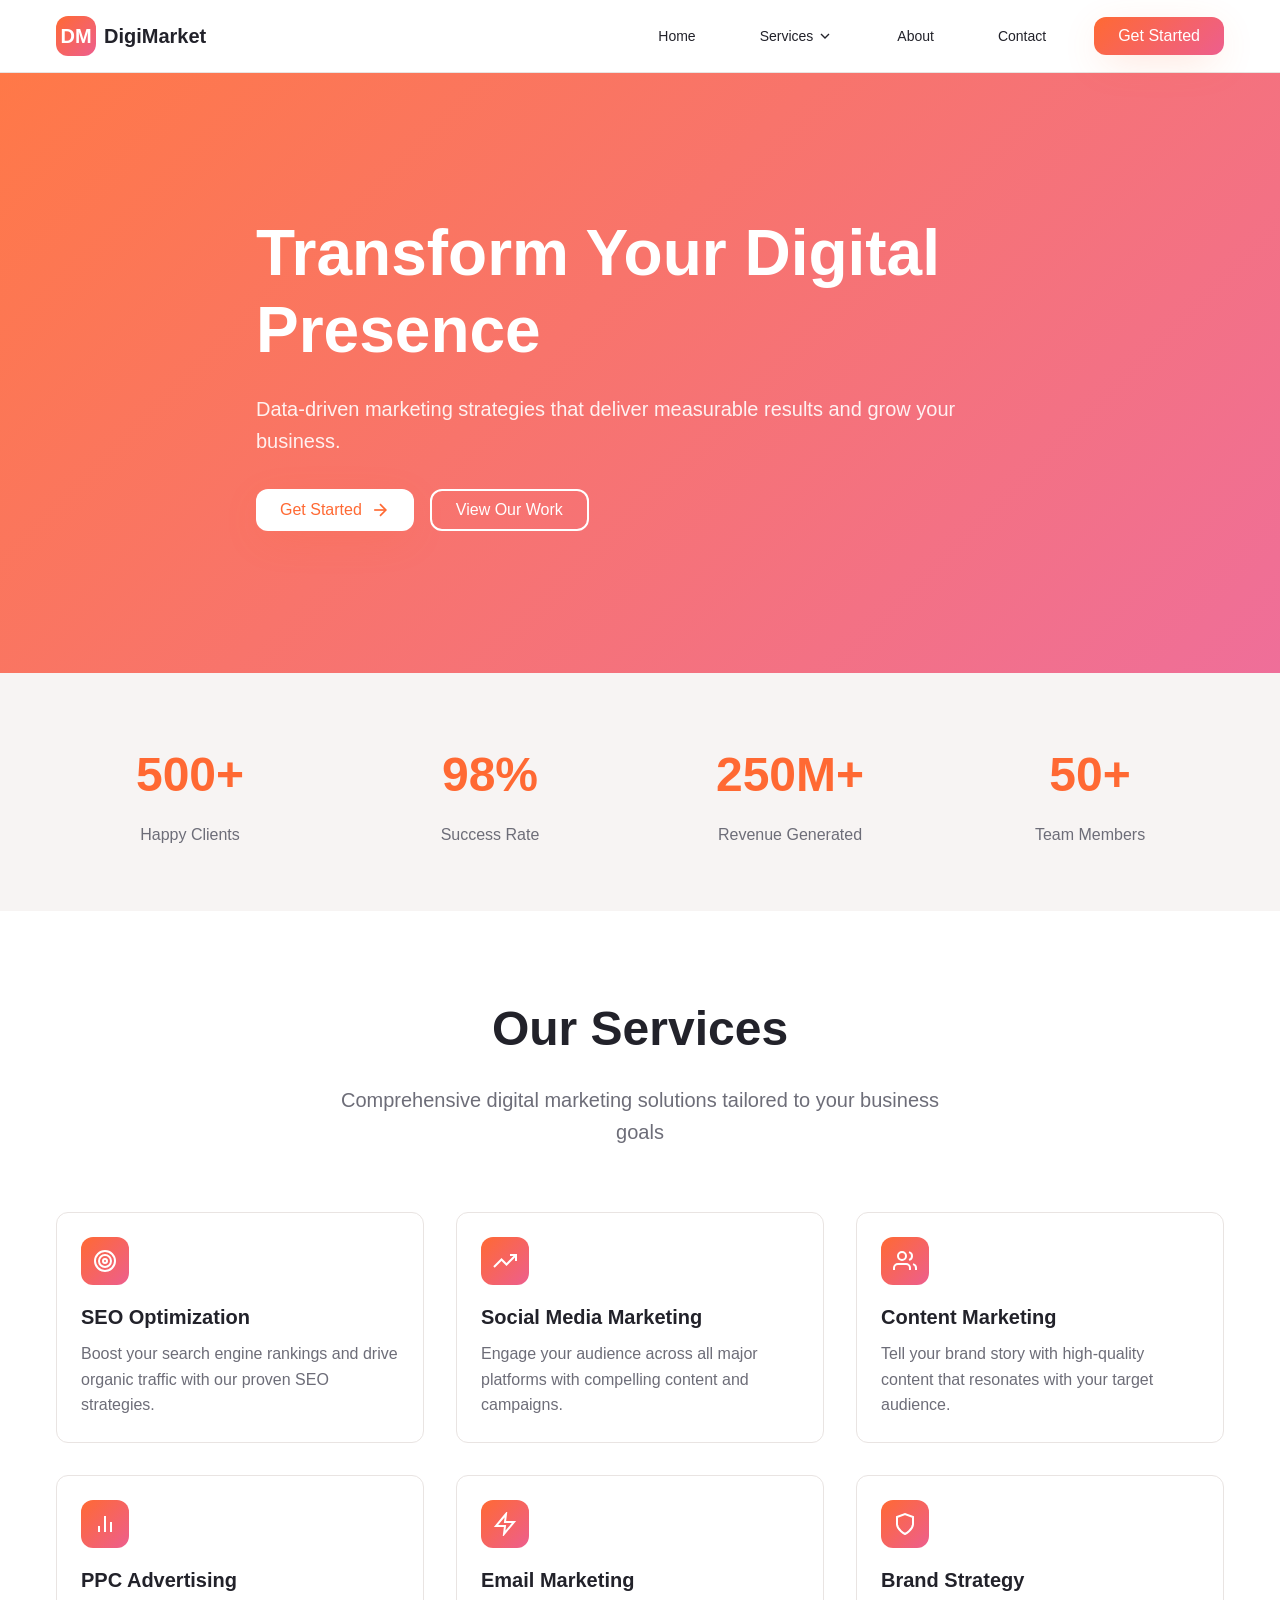
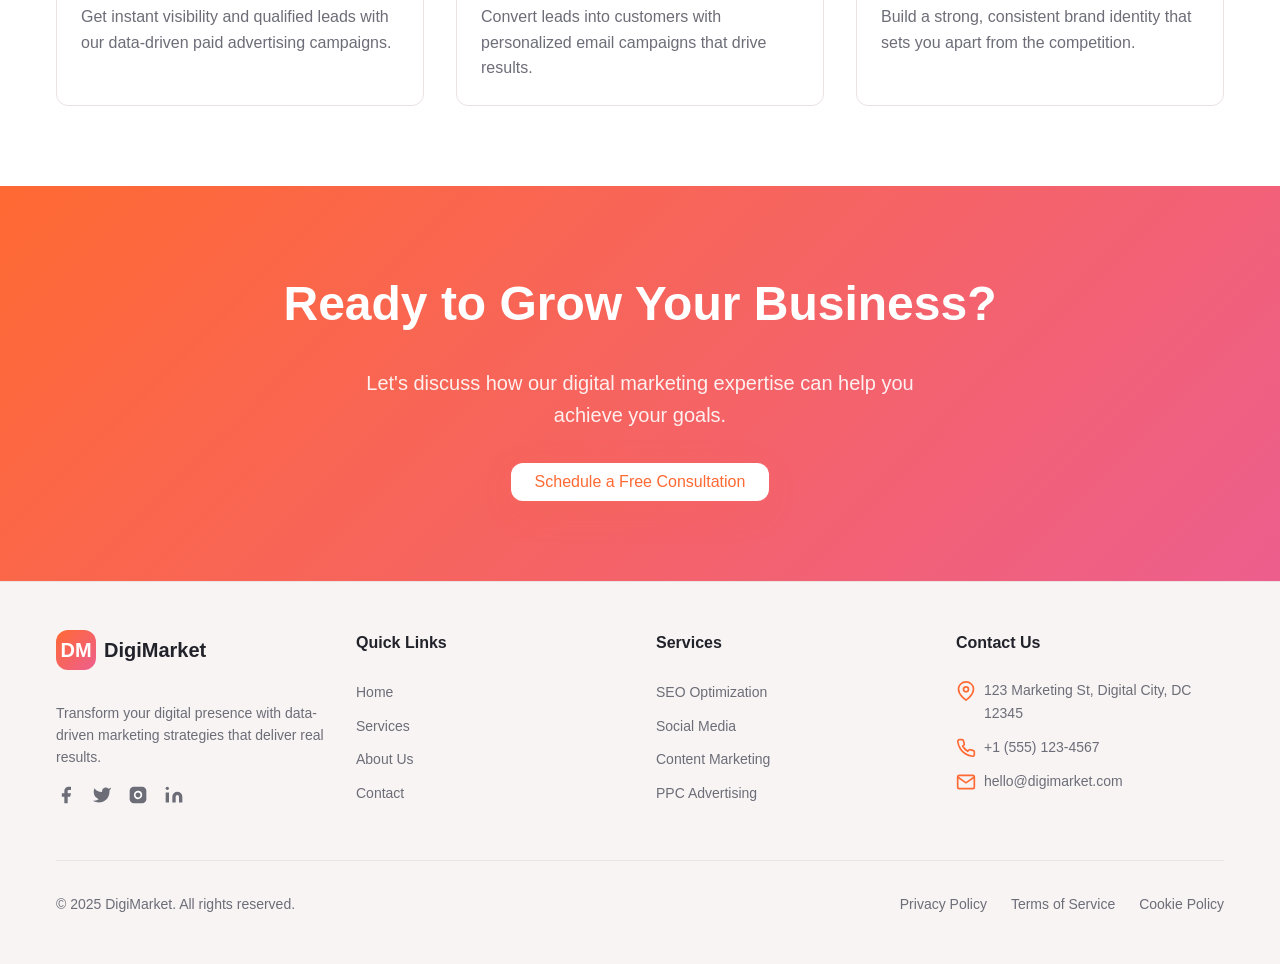
==== index.html @ 8f3a5261 "design update" ====
<!DOCTYPE html>
<html lang="en">
<head>
    <meta charset="UTF-8">
    <meta name="viewport" content="width=device-width, initial-scale=1.0">
    <title>DigiMarket - Digital Marketing Agency</title>
    <meta name="description" content="Transform your digital presence with data-driven marketing strategies. SEO, Social Media, PPC, and Content Marketing services.">
    <link rel="stylesheet" href="style.css">
</head>
<body>
    <!-- Header -->
    <header class="header">
        <nav class="nav-container">
            <div class="nav-content">
                <!-- Logo -->
                <div class="logo">
                    <div class="logo-icon">
                        <span>DM</span>
                    </div>
                    <span class="logo-text">DigiMarket</span>
                </div>

                <!-- Desktop Navigation -->
                <div class="nav-menu desktop-nav">
                    <a href="#home" class="nav-link">Home</a>
                    
                    <div class="dropdown">
                        <button class="nav-link dropdown-toggle">
                            Services
                            <svg class="chevron" width="16" height="16" viewBox="0 0 24 24" fill="none" stroke="currentColor" stroke-width="2">
                                <polyline points="6 9 12 15 18 9"></polyline>
                            </svg>
                        </button>
                        <div class="dropdown-menu">
                            <div class="dropdown-grid">
                                <a href="#services" class="dropdown-item">
                                    <div class="dropdown-title">SEO Optimization</div>
                                    <p class="dropdown-desc">Boost your search rankings</p>
                                </a>
                                <a href="#services" class="dropdown-item">
                                    <div class="dropdown-title">Social Media Marketing</div>
                                    <p class="dropdown-desc">Engage your audience</p>
                                </a>
                                <a href="#services" class="dropdown-item">
                                    <div class="dropdown-title">Content Marketing</div>
                                    <p class="dropdown-desc">Tell your brand story</p>
                                </a>
                                <a href="#services" class="dropdown-item">
                                    <div class="dropdown-title">PPC Advertising</div>
                                    <p class="dropdown-desc">Drive targeted traffic</p>
                                </a>
                            </div>
                        </div>
                    </div>

                    <a href="#about" class="nav-link">About</a>
                    <a href="#contact" class="nav-link">Contact</a>
                    
                    <button class="btn btn-primary">Get Started</button>
                </div>

                <!-- Mobile Menu Button -->
                <button class="mobile-menu-btn" id="mobileMenuBtn">
                    <svg class="menu-icon" width="24" height="24" viewBox="0 0 24 24" fill="none" stroke="currentColor" stroke-width="2">
                        <line x1="3" y1="12" x2="21" y2="12"></line>
                        <line x1="3" y1="6" x2="21" y2="6"></line>
                        <line x1="3" y1="18" x2="21" y2="18"></line>
                    </svg>
                    <svg class="close-icon" width="24" height="24" viewBox="0 0 24 24" fill="none" stroke="currentColor" stroke-width="2">
                        <line x1="18" y1="6" x2="6" y2="18"></line>
                        <line x1="6" y1="6" x2="18" y2="18"></line>
                    </svg>
                </button>
            </div>

            <!-- Mobile Menu -->
            <div class="mobile-menu" id="mobileMenu">
                <a href="#home" class="mobile-nav-link">Home</a>
                <div class="mobile-dropdown">
                    <div class="mobile-dropdown-title">Services</div>
                    <div class="mobile-dropdown-content">
                        <a href="#services" class="mobile-dropdown-link">SEO Optimization</a>
                        <a href="#services" class="mobile-dropdown-link">Social Media Marketing</a>
                        <a href="#services" class="mobile-dropdown-link">Content Marketing</a>
                        <a href="#services" class="mobile-dropdown-link">PPC Advertising</a>
                    </div>
                </div>
                <a href="#about" class="mobile-nav-link">About</a>
                <a href="#contact" class="mobile-nav-link">Contact</a>
                <button class="btn btn-primary mobile-btn">Get Started</button>
            </div>
        </nav>
    </header>

    <main>
        <!-- Hero Section -->
        <section id="home" class="hero">
            <div class="hero-overlay"></div>
            <div class="hero-image"></div>
            <div class="hero-content">
                <h1 class="hero-title">Transform Your Digital Presence</h1>
                <p class="hero-subtitle">Data-driven marketing strategies that deliver measurable results and grow your business.</p>
                <div class="hero-buttons">
                    <button class="btn btn-hero">
                        Get Started
                        <svg width="20" height="20" viewBox="0 0 24 24" fill="none" stroke="currentColor" stroke-width="2">
                            <line x1="5" y1="12" x2="19" y2="12"></line>
                            <polyline points="12 5 19 12 12 19"></polyline>
                        </svg>
                    </button>
                    <button class="btn btn-outline">View Our Work</button>
                </div>
            </div>
        </section>

        <!-- Stats Section -->
        <section class="stats">
            <div class="container">
                <div class="stats-grid">
                    <div class="stat-item">
                        <div class="stat-value">500+</div>
                        <div class="stat-label">Happy Clients</div>
                    </div>
                    <div class="stat-item">
                        <div class="stat-value">98%</div>
                        <div class="stat-label">Success Rate</div>
                    </div>
                    <div class="stat-item">
                        <div class="stat-value">250M+</div>
                        <div class="stat-label">Revenue Generated</div>
                    </div>
                    <div class="stat-item">
                        <div class="stat-value">50+</div>
                        <div class="stat-label">Team Members</div>
                    </div>
                </div>
            </div>
        </section>

        <!-- Services Section -->
        <section id="services" class="services">
            <div class="container">
                <div class="section-header">
                    <h2 class="section-title">Our Services</h2>
                    <p class="section-subtitle">Comprehensive digital marketing solutions tailored to your business goals</p>
                </div>
                <div class="services-grid">
                    <div class="service-card">
                        <div class="service-icon">
                            <svg width="24" height="24" viewBox="0 0 24 24" fill="none" stroke="currentColor" stroke-width="2">
                                <circle cx="12" cy="12" r="10"></circle>
                                <circle cx="12" cy="12" r="6"></circle>
                                <circle cx="12" cy="12" r="2"></circle>
                            </svg>
                        </div>
                        <h3 class="service-title">SEO Optimization</h3>
                        <p class="service-desc">Boost your search engine rankings and drive organic traffic with our proven SEO strategies.</p>
                    </div>
                    
                    <div class="service-card">
                        <div class="service-icon">
                            <svg width="24" height="24" viewBox="0 0 24 24" fill="none" stroke="currentColor" stroke-width="2">
                                <polyline points="23 6 13.5 15.5 8.5 10.5 1 18"></polyline>
                                <polyline points="17 6 23 6 23 12"></polyline>
                            </svg>
                        </div>
                        <h3 class="service-title">Social Media Marketing</h3>
                        <p class="service-desc">Engage your audience across all major platforms with compelling content and campaigns.</p>
                    </div>

                    <div class="service-card">
                        <div class="service-icon">
                            <svg width="24" height="24" viewBox="0 0 24 24" fill="none" stroke="currentColor" stroke-width="2">
                                <path d="M17 21v-2a4 4 0 0 0-4-4H5a4 4 0 0 0-4 4v2"></path>
                                <circle cx="9" cy="7" r="4"></circle>
                                <path d="M23 21v-2a4 4 0 0 0-3-3.87"></path>
                                <path d="M16 3.13a4 4 0 0 1 0 7.75"></path>
                            </svg>
                        </div>
                        <h3 class="service-title">Content Marketing</h3>
                        <p class="service-desc">Tell your brand story with high-quality content that resonates with your target audience.</p>
                    </div>

                    <div class="service-card">
                        <div class="service-icon">
                            <svg width="24" height="24" viewBox="0 0 24 24" fill="none" stroke="currentColor" stroke-width="2">
                                <line x1="18" y1="20" x2="18" y2="10"></line>
                                <line x1="12" y1="20" x2="12" y2="4"></line>
                                <line x1="6" y1="20" x2="6" y2="14"></line>
                            </svg>
                        </div>
                        <h3 class="service-title">PPC Advertising</h3>
                        <p class="service-desc">Get instant visibility and qualified leads with our data-driven paid advertising campaigns.</p>
                    </div>

                    <div class="service-card">
                        <div class="service-icon">
                            <svg width="24" height="24" viewBox="0 0 24 24" fill="none" stroke="currentColor" stroke-width="2">
                                <polygon points="13 2 3 14 12 14 11 22 21 10 12 10 13 2"></polygon>
                            </svg>
                        </div>
                        <h3 class="service-title">Email Marketing</h3>
                        <p class="service-desc">Convert leads into customers with personalized email campaigns that drive results.</p>
                    </div>

                    <div class="service-card">
                        <div class="service-icon">
                            <svg width="24" height="24" viewBox="0 0 24 24" fill="none" stroke="currentColor" stroke-width="2">
                                <path d="M12 22s8-4 8-10V5l-8-3-8 3v7c0 6 8 10 8 10z"></path>
                            </svg>
                        </div>
                        <h3 class="service-title">Brand Strategy</h3>
                        <p class="service-desc">Build a strong, consistent brand identity that sets you apart from the competition.</p>
                    </div>
                </div>
            </div>
        </section>

        <!-- CTA Section -->
        <section id="contact" class="cta">
            <div class="container cta-content">
                <h2 class="cta-title">Ready to Grow Your Business?</h2>
                <p class="cta-subtitle">Let's discuss how our digital marketing expertise can help you achieve your goals.</p>
                <button class="btn btn-hero">Schedule a Free Consultation</button>
            </div>
        </section>
    </main>

    <!-- Footer -->
    <footer class="footer">
        <div class="container">
            <div class="footer-grid">
                <!-- Company Info -->
                <div class="footer-col">
                    <div class="logo footer-logo">
                        <div class="logo-icon">
                            <span>DM</span>
                        </div>
                        <span class="logo-text">DigiMarket</span>
                    </div>
                    <p class="footer-desc">Transform your digital presence with data-driven marketing strategies that deliver real results.</p>
                    <div class="social-links">
                        <a href="#" class="social-link">
                            <svg width="20" height="20" viewBox="0 0 24 24" fill="currentColor">
                                <path d="M18 2h-3a5 5 0 0 0-5 5v3H7v4h3v8h4v-8h3l1-4h-4V7a1 1 0 0 1 1-1h3z"></path>
                            </svg>
                        </a>
                        <a href="#" class="social-link">
                            <svg width="20" height="20" viewBox="0 0 24 24" fill="currentColor">
                                <path d="M23 3a10.9 10.9 0 0 1-3.14 1.53 4.48 4.48 0 0 0-7.86 3v1A10.66 10.66 0 0 1 3 4s-4 9 5 13a11.64 11.64 0 0 1-7 2c9 5 20 0 20-11.5a4.5 4.5 0 0 0-.08-.83A7.72 7.72 0 0 0 23 3z"></path>
                            </svg>
                        </a>
                        <a href="#" class="social-link">
                            <svg width="20" height="20" viewBox="0 0 24 24" fill="currentColor">
                                <rect x="2" y="2" width="20" height="20" rx="5" ry="5"></rect>
                                <path d="M16 11.37A4 4 0 1 1 12.63 8 4 4 0 0 1 16 11.37z" stroke="white" stroke-width="2"></path>
                                <line x1="17.5" y1="6.5" x2="17.51" y2="6.5" stroke="white" stroke-width="2"></line>
                            </svg>
                        </a>
                        <a href="#" class="social-link">
                            <svg width="20" height="20" viewBox="0 0 24 24" fill="currentColor">
                                <path d="M16 8a6 6 0 0 1 6 6v7h-4v-7a2 2 0 0 0-2-2 2 2 0 0 0-2 2v7h-4v-7a6 6 0 0 1 6-6z"></path>
                                <rect x="2" y="9" width="4" height="12"></rect>
                                <circle cx="4" cy="4" r="2"></circle>
                            </svg>
                        </a>
                    </div>
                </div>

                <!-- Quick Links -->
                <div class="footer-col">
                    <h3 class="footer-heading">Quick Links</h3>
                    <ul class="footer-links">
                        <li><a href="#home">Home</a></li>
                        <li><a href="#services">Services</a></li>
                        <li><a href="#about">About Us</a></li>
                        <li><a href="#contact">Contact</a></li>
                    </ul>
                </div>

                <!-- Services -->
                <div class="footer-col">
                    <h3 class="footer-heading">Services</h3>
                    <ul class="footer-links">
                        <li><a href="#">SEO Optimization</a></li>
                        <li><a href="#">Social Media</a></li>
                        <li><a href="#">Content Marketing</a></li>
                        <li><a href="#">PPC Advertising</a></li>
                    </ul>
                </div>

                <!-- Contact Info -->
                <div class="footer-col">
                    <h3 class="footer-heading">Contact Us</h3>
                    <ul class="footer-contact">
                        <li>
                            <svg width="20" height="20" viewBox="0 0 24 24" fill="none" stroke="currentColor" stroke-width="2">
                                <path d="M21 10c0 7-9 13-9 13s-9-6-9-13a9 9 0 0 1 18 0z"></path>
                                <circle cx="12" cy="10" r="3"></circle>
                            </svg>
                            <span>123 Marketing St, Digital City, DC 12345</span>
                        </li>
                        <li>
                            <svg width="20" height="20" viewBox="0 0 24 24" fill="none" stroke="currentColor" stroke-width="2">
                                <path d="M22 16.92v3a2 2 0 0 1-2.18 2 19.79 19.79 0 0 1-8.63-3.07 19.5 19.5 0 0 1-6-6 19.79 19.79 0 0 1-3.07-8.67A2 2 0 0 1 4.11 2h3a2 2 0 0 1 2 1.72 12.84 12.84 0 0 0 .7 2.81 2 2 0 0 1-.45 2.11L8.09 9.91a16 16 0 0 0 6 6l1.27-1.27a2 2 0 0 1 2.11-.45 12.84 12.84 0 0 0 2.81.7A2 2 0 0 1 22 16.92z"></path>
                            </svg>
                            <span>+1 (555) 123-4567</span>
                        </li>
                        <li>
                            <svg width="20" height="20" viewBox="0 0 24 24" fill="none" stroke="currentColor" stroke-width="2">
                                <path d="M4 4h16c1.1 0 2 .9 2 2v12c0 1.1-.9 2-2 2H4c-1.1 0-2-.9-2-2V6c0-1.1.9-2 2-2z"></path>
                                <polyline points="22,6 12,13 2,6"></polyline>
                            </svg>
                            <span>hello@digimarket.com</span>
                        </li>
                    </ul>
                </div>
            </div>

            <div class="footer-bottom">
                <p class="footer-copyright">© 2025 DigiMarket. All rights reserved.</p>
                <div class="footer-legal">
                    <a href="#">Privacy Policy</a>
                    <a href="#">Terms of Service</a>
                    <a href="#">Cookie Policy</a>
                </div>
            </div>
        </div>
    </footer>

    <script src="script.js"></script>
</body>
</html>
---- style.css ----
/* CSS Variables - Design System */
:root {
    --background: #ffffff;
    --foreground: hsl(240, 10%, 15%);
    --primary: hsl(16, 100%, 60%);
    --primary-foreground: #ffffff;
    --primary-glow: hsl(16, 100%, 70%);
    --secondary: hsl(265, 60%, 50%);
    --accent: hsl(340, 80%, 65%);
    --muted: hsl(20, 20%, 96%);
    --muted-foreground: hsl(240, 5%, 45%);
    --border: hsl(20, 15%, 90%);
    --radius: 0.75rem;
    --shadow-glow: 0 10px 40px -10px rgba(255, 107, 53, 0.3);
    --shadow-card: 0 4px 20px -2px rgba(38, 38, 51, 0.08);
}

/* Reset */
* {
    margin: 0;
    padding: 0;
    box-sizing: border-box;
}

body {
    font-family: -apple-system, BlinkMacSystemFont, 'Segoe UI', Roboto, 'Helvetica Neue', Arial, sans-serif;
    background-color: var(--background);
    color: var(--foreground);
    line-height: 1.6;
}

.container {
    max-width: 1200px;
    margin: 0 auto;
    padding: 0 1rem;
}

/* Header */
.header {
    position: sticky;
    top: 0;
    z-index: 50;
    width: 100%;
    background-color: rgba(255, 255, 255, 0.95);
    backdrop-filter: blur(10px);
    border-bottom: 1px solid var(--border);
}

.nav-container {
    max-width: 1200px;
    margin: 0 auto;
    padding: 1rem;
}

.nav-content {
    display: flex;
    align-items: center;
    justify-content: space-between;
}

/* Logo */
.logo {
    display: flex;
    align-items: center;
    gap: 0.5rem;
}

.logo-icon {
    display: flex;
    align-items: center;
    justify-content: center;
    width: 40px;
    height: 40px;
    background: linear-gradient(135deg, var(--primary), var(--accent));
    border-radius: var(--radius);
}

.logo-icon span {
    font-size: 1.25rem;
    font-weight: 700;
    color: var(--primary-foreground);
}

.logo-text {
    font-size: 1.25rem;
    font-weight: 700;
    color: var(--foreground);
}

/* Navigation */
.nav-menu {
    display: none;
    align-items: center;
    gap: 2rem;
}

.nav-link {
    padding: 0.5rem 1rem;
    font-size: 0.875rem;
    font-weight: 500;
    color: var(--foreground);
    text-decoration: none;
    transition: color 0.3s;
    background: none;
    border: none;
    cursor: pointer;
    display: flex;
    align-items: center;
    gap: 0.25rem;
}

.nav-link:hover {
    color: var(--primary);
}

/* Dropdown */
.dropdown {
    position: relative;
}

.dropdown-toggle {
    display: flex;
    align-items: center;
    gap: 0.25rem;
}

.chevron {
    transition: transform 0.3s;
}

.dropdown:hover .chevron {
    transform: rotate(180deg);
}

.dropdown-menu {
    position: absolute;
    top: 100%;
    left: 0;
    margin-top: 0.5rem;
    background-color: var(--background);
    border: 1px solid var(--border);
    border-radius: var(--radius);
    box-shadow: var(--shadow-card);
    opacity: 0;
    visibility: hidden;
    transform: translateY(-10px);
    transition: all 0.3s;
    z-index: 100;
}

.dropdown:hover .dropdown-menu {
    opacity: 1;
    visibility: visible;
    transform: translateY(0);
}

.dropdown-grid {
    display: grid;
    grid-template-columns: repeat(2, 1fr);
    gap: 0.75rem;
    padding: 1rem;
    width: 500px;
}

.dropdown-item {
    padding: 0.75rem;
    border-radius: calc(var(--radius) - 2px);
    text-decoration: none;
    color: var(--foreground);
    transition: background-color 0.3s;
}

.dropdown-item:hover {
    background-color: var(--accent);
    color: var(--primary-foreground);
}

.dropdown-title {
    font-size: 0.875rem;
    font-weight: 500;
    margin-bottom: 0.25rem;
}

.dropdown-desc {
    font-size: 0.875rem;
    color: var(--muted-foreground);
}

.dropdown-item:hover .dropdown-desc {
    color: rgba(255, 255, 255, 0.9);
}

/* Buttons */
.btn {
    padding: 0.625rem 1.5rem;
    font-size: 1rem;
    font-weight: 500;
    border-radius: var(--radius);
    border: none;
    cursor: pointer;
    transition: all 0.3s;
    display: inline-flex;
    align-items: center;
    gap: 0.5rem;
}

.btn-primary {
    background: linear-gradient(135deg, var(--primary), var(--accent));
    color: var(--primary-foreground);
    box-shadow: var(--shadow-glow);
}

.btn-primary:hover {
    opacity: 0.9;
}

.btn-hero {
    background-color: var(--background);
    color: var(--primary);
    box-shadow: var(--shadow-glow);
}

.btn-hero:hover {
    background-color: rgba(255, 255, 255, 0.9);
}

.btn-outline {
    background-color: transparent;
    color: var(--primary-foreground);
    border: 2px solid var(--primary-foreground);
}

.btn-outline:hover {
    background-color: rgba(255, 255, 255, 0.1);
}

/* Mobile Menu */
.mobile-menu-btn {
    display: block;
    background: none;
    border: none;
    cursor: pointer;
    padding: 0.5rem;
}

.close-icon {
    display: none;
}

.mobile-menu-btn.active .menu-icon {
    display: none;
}

.mobile-menu-btn.active .close-icon {
    display: block;
}

.mobile-menu {
    display: none;
    flex-direction: column;
    gap: 1rem;
    margin-top: 1rem;
    padding-bottom: 1rem;
    animation: fadeIn 0.3s ease-out;
}

.mobile-menu.active {
    display: flex;
}

.mobile-nav-link {
    padding: 0.5rem 1rem;
    font-size: 0.875rem;
    font-weight: 500;
    color: var(--foreground);
    text-decoration: none;
}

.mobile-dropdown-title {
    padding: 0.5rem 1rem;
    font-size: 0.875rem;
    font-weight: 500;
    display: flex;
    align-items: center;
    gap: 0.5rem;
}

.mobile-dropdown-content {
    padding-left: 2rem;
    display: flex;
    flex-direction: column;
    gap: 0.5rem;
}

.mobile-dropdown-link {
    font-size: 0.875rem;
    color: var(--muted-foreground);
    text-decoration: none;
}

.mobile-btn {
    margin: 0 1rem;
}

/* Hero Section */
.hero {
    position: relative;
    overflow: hidden;
    min-height: 600px;
    display: flex;
    align-items: center;
}

.hero-overlay {
    position: absolute;
    inset: 0;
    background: linear-gradient(135deg, var(--primary), var(--accent));
    opacity: 0.9;
}

.hero-image {
    position: absolute;
    inset: 0;
    background-image: url('https://images.unsplash.com/photo-1460925895917-afdab827c52f?auto=format&fit=crop&w=1920&q=80');
    background-size: cover;
    background-position: center;
    opacity: 0.2;
}

.hero-content {
    position: relative;
    max-width: 1200px;
    margin: 0 auto;
    padding: 6rem 1rem;
    max-width: 800px;
    animation: fadeInUp 0.8s ease-out;
}

.hero-title {
    font-size: 3rem;
    font-weight: 700;
    color: var(--primary-foreground);
    margin-bottom: 1.5rem;
    line-height: 1.2;
}

.hero-subtitle {
    font-size: 1.25rem;
    color: rgba(255, 255, 255, 0.9);
    margin-bottom: 2rem;
}

.hero-buttons {
    display: flex;
    flex-wrap: wrap;
    gap: 1rem;
}

/* Stats Section */
.stats {
    background-color: var(--muted);
    padding: 4rem 1rem;
}

.stats-grid {
    display: grid;
    grid-template-columns: repeat(2, 1fr);
    gap: 2rem;
}

.stat-item {
    text-align: center;
    animation: fadeInUp 0.8s ease-out;
}

.stat-value {
    font-size: 3rem;
    font-weight: 700;
    color: var(--primary);
    margin-bottom: 0.5rem;
}

.stat-label {
    color: var(--muted-foreground);
}

/* Services Section */
.services {
    padding: 5rem 1rem;
}

.section-header {
    text-align: center;
    margin-bottom: 4rem;
    animation: fadeIn 0.6s ease-out;
}

.section-title {
    font-size: 2.5rem;
    font-weight: 700;
    margin-bottom: 1rem;
}

.section-subtitle {
    font-size: 1.25rem;
    color: var(--muted-foreground);
    max-width: 600px;
    margin: 0 auto;
}

.services-grid {
    display: grid;
    grid-template-columns: 1fr;
    gap: 2rem;
}

.service-card {
    padding: 1.5rem;
    border: 1px solid var(--border);
    border-radius: var(--radius);
    background-color: var(--background);
    transition: all 0.3s;
    animation: fadeInUp 0.8s ease-out;
}

.service-card:hover {
    box-shadow: var(--shadow-glow);
    transform: translateY(-5px);
}

.service-icon {
    width: 48px;
    height: 48px;
    display: flex;
    align-items: center;
    justify-content: center;
    background: linear-gradient(135deg, var(--primary), var(--accent));
    border-radius: var(--radius);
    margin-bottom: 1rem;
    transition: transform 0.3s;
}

.service-card:hover .service-icon {
    transform: scale(1.1);
}

.service-icon svg {
    color: var(--primary-foreground);
}

.service-title {
    font-size: 1.25rem;
    font-weight: 600;
    margin-bottom: 0.5rem;
    transition: color 0.3s;
}

.service-card:hover .service-title {
    color: var(--primary);
}

.service-desc {
    color: var(--muted-foreground);
}

/* CTA Section */
.cta {
    background: linear-gradient(135deg, var(--primary), var(--accent));
    padding: 5rem 1rem;
}

.cta-content {
    text-align: center;
}

.cta-title {
    font-size: 2.5rem;
    font-weight: 700;
    color: var(--primary-foreground);
    margin-bottom: 1.5rem;
    animation: fadeIn 0.6s ease-out;
}

.cta-subtitle {
    font-size: 1.25rem;
    color: rgba(255, 255, 255, 0.9);
    margin-bottom: 2rem;
    max-width: 600px;
    margin-left: auto;
    margin-right: auto;
    animation: fadeInUp 0.8s ease-out;
}

/* Footer */
.footer {
    background-color: var(--muted);
    border-top: 1px solid var(--border);
    padding: 3rem 1rem;
}

.footer-grid {
    display: grid;
    grid-template-columns: 1fr;
    gap: 2rem;
    margin-bottom: 3rem;
}

.footer-col {
    display: flex;
    flex-direction: column;
    gap: 1rem;
}

.footer-logo {
    margin-bottom: 1rem;
}

.footer-desc {
    font-size: 0.875rem;
    color: var(--muted-foreground);
}

.social-links {
    display: flex;
    gap: 1rem;
}

.social-link {
    color: var(--muted-foreground);
    transition: color 0.3s;
}

.social-link:hover {
    color: var(--primary);
}

.footer-heading {
    font-size: 1rem;
    font-weight: 600;
    margin-bottom: 0.5rem;
}

.footer-links {
    list-style: none;
    display: flex;
    flex-direction: column;
    gap: 0.5rem;
}

.footer-links a {
    font-size: 0.875rem;
    color: var(--muted-foreground);
    text-decoration: none;
    transition: color 0.3s;
}

.footer-links a:hover {
    color: var(--primary);
}

.footer-contact {
    list-style: none;
    display: flex;
    flex-direction: column;
    gap: 0.75rem;
}

.footer-contact li {
    display: flex;
    align-items: flex-start;
    gap: 0.5rem;
    font-size: 0.875rem;
    color: var(--muted-foreground);
}

.footer-contact svg {
    color: var(--primary);
    flex-shrink: 0;
    margin-top: 2px;
}

.footer-bottom {
    display: flex;
    flex-direction: column;
    gap: 1rem;
    padding-top: 2rem;
    border-top: 1px solid var(--border);
    align-items: center;
}

.footer-copyright {
    font-size: 0.875rem;
    color: var(--muted-foreground);
}

.footer-legal {
    display: flex;
    gap: 1.5rem;
}

.footer-legal a {
    font-size: 0.875rem;
    color: var(--muted-foreground);
    text-decoration: none;
    transition: color 0.3s;
}

.footer-legal a:hover {
    color: var(--primary);
}

/* Animations */
@keyframes fadeIn {
    from {
        opacity: 0;
    }
    to {
        opacity: 1;
    }
}

@keyframes fadeInUp {
    from {
        opacity: 0;
        transform: translateY(30px);
    }
    to {
        opacity: 1;
        transform: translateY(0);
    }
}

/* Responsive Design */
@media (min-width: 768px) {
    .nav-menu {
        display: flex;
    }

    .mobile-menu-btn {
        display: none;
    }

    .desktop-nav {
        display: flex !important;
    }

    .hero-title {
        font-size: 4rem;
    }

    .stats-grid {
        grid-template-columns: repeat(4, 1fr);
    }

    .services-grid {
        grid-template-columns: repeat(2, 1fr);
    }

    .footer-grid {
        grid-template-columns: repeat(4, 1fr);
    }

    .footer-bottom {
        flex-direction: row;
        justify-content: space-between;
    }
}

@media (min-width: 1024px) {
    .services-grid {
        grid-template-columns: repeat(3, 1fr);
    }

    .section-title {
        font-size: 3rem;
    }

    .cta-title {
        font-size: 3rem;
    }
}
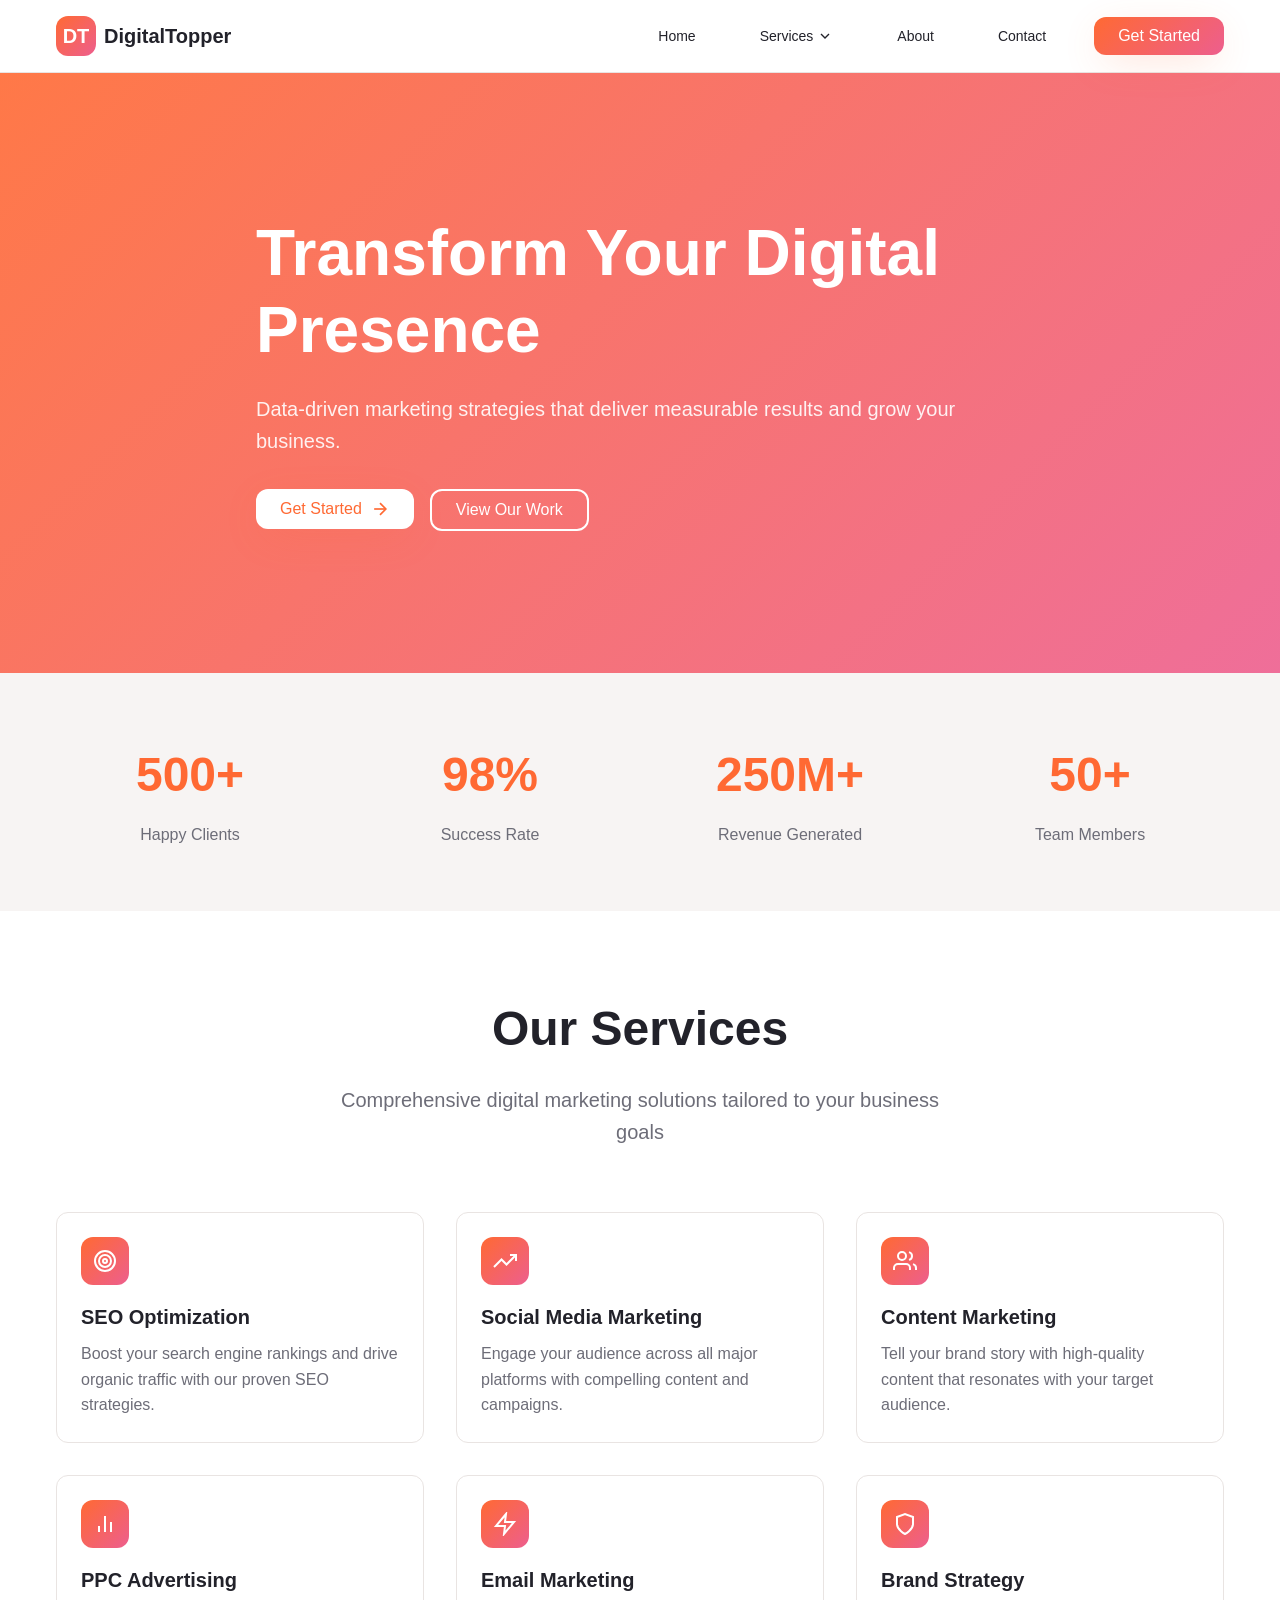
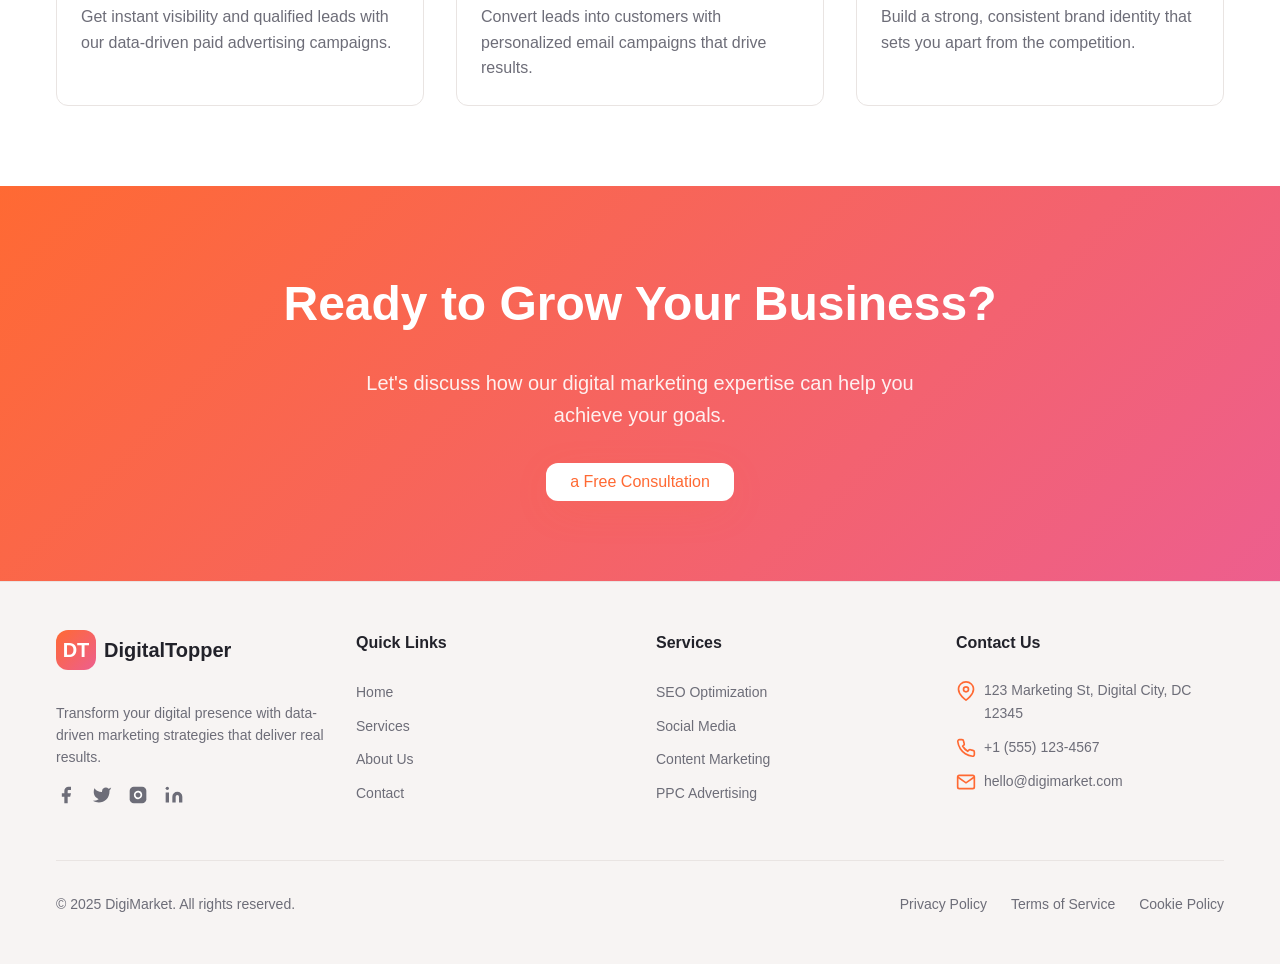
==== commit 36631322: "header change" ====
--- a/index.html
+++ b/index.html
@@ -15,14 +15,14 @@
                 <!-- Logo -->
                 <div class="logo">
                     <div class="logo-icon">
-                        <span>DM</span>
-                    </div>
-                    <span class="logo-text">DigiMarket</span>
+                        <span>DT</span>
+                    </div>
+                    <span class="logo-text">DigitalTopper</span>
                 </div>
 
                 <!-- Desktop Navigation -->
                 <div class="nav-menu desktop-nav">
-                    <a href="#home" class="nav-link">Home</a>
+                    <a href="index.html" class="nav-link">Home</a>
                     
                     <div class="dropdown">
                         <button class="nav-link dropdown-toggle">
@@ -33,19 +33,19 @@
                         </button>
                         <div class="dropdown-menu">
                             <div class="dropdown-grid">
-                                <a href="#services" class="dropdown-item">
+                                <a href="seo-optimization.html" class="dropdown-item">
                                     <div class="dropdown-title">SEO Optimization</div>
                                     <p class="dropdown-desc">Boost your search rankings</p>
                                 </a>
-                                <a href="#services" class="dropdown-item">
+                                <a href="social-marketing.html" class="dropdown-item">
                                     <div class="dropdown-title">Social Media Marketing</div>
                                     <p class="dropdown-desc">Engage your audience</p>
                                 </a>
-                                <a href="#services" class="dropdown-item">
+                                <a href="content-marketing.html" class="dropdown-item">
                                     <div class="dropdown-title">Content Marketing</div>
                                     <p class="dropdown-desc">Tell your brand story</p>
                                 </a>
-                                <a href="#services" class="dropdown-item">
+                                <a href="ppc.html" class="dropdown-item">
                                     <div class="dropdown-title">PPC Advertising</div>
                                     <p class="dropdown-desc">Drive targeted traffic</p>
                                 </a>
@@ -53,10 +53,10 @@
                         </div>
                     </div>
 
-                    <a href="#about" class="nav-link">About</a>
-                    <a href="#contact" class="nav-link">Contact</a>
+                    <a href="about.html" class="nav-link">About</a>
+                    <a href="contact.html" class="nav-link">Contact</a>
                     
-                    <button class="btn btn-primary">Get Started</button>
+                    <a href="contact.html"><button class="btn btn-primary">Get Started</button></a>
                 </div>
 
                 <!-- Mobile Menu Button -->
@@ -101,14 +101,14 @@
                 <h1 class="hero-title">Transform Your Digital Presence</h1>
                 <p class="hero-subtitle">Data-driven marketing strategies that deliver measurable results and grow your business.</p>
                 <div class="hero-buttons">
-                    <button class="btn btn-hero">
-                        Get Started
+                    <a href="contact.html"><button class="btn btn-hero">
+                        Get Started 
                         <svg width="20" height="20" viewBox="0 0 24 24" fill="none" stroke="currentColor" stroke-width="2">
                             <line x1="5" y1="12" x2="19" y2="12"></line>
                             <polyline points="12 5 19 12 12 19"></polyline>
                         </svg>
-                    </button>
-                    <button class="btn btn-outline">View Our Work</button>
+                    </button></a>
+                    <a href="portfolio.html"><button class="btn btn-outline">View Our Work</button></a>
                 </div>
             </div>
         </section>
@@ -221,7 +221,7 @@
             <div class="container cta-content">
                 <h2 class="cta-title">Ready to Grow Your Business?</h2>
                 <p class="cta-subtitle">Let's discuss how our digital marketing expertise can help you achieve your goals.</p>
-                <button class="btn btn-hero">Schedule a Free Consultation</button>
+                <a href="contact.html"><button class="btn btn-hero"> a Free Consultation </button></a>
             </div>
         </section>
     </main>
@@ -234,9 +234,9 @@
                 <div class="footer-col">
                     <div class="logo footer-logo">
                         <div class="logo-icon">
-                            <span>DM</span>
-                        </div>
-                        <span class="logo-text">DigiMarket</span>
+                            <span>DT</span>
+                        </div>
+                        <span class="logo-text">DigitalTopper</span>
                     </div>
                     <p class="footer-desc">Transform your digital presence with data-driven marketing strategies that deliver real results.</p>
                     <div class="social-links">
@@ -271,10 +271,10 @@
                 <div class="footer-col">
                     <h3 class="footer-heading">Quick Links</h3>
                     <ul class="footer-links">
-                        <li><a href="#home">Home</a></li>
-                        <li><a href="#services">Services</a></li>
-                        <li><a href="#about">About Us</a></li>
-                        <li><a href="#contact">Contact</a></li>
+                        <li><a href="index.html">Home</a></li>
+                        <li><a href="social-marketing.html">Services</a></li>
+                        <li><a href="about.html">About Us</a></li>
+                        <li><a href="contact.html">Contact</a></li>
                     </ul>
                 </div>
 
@@ -282,10 +282,10 @@
                 <div class="footer-col">
                     <h3 class="footer-heading">Services</h3>
                     <ul class="footer-links">
-                        <li><a href="#">SEO Optimization</a></li>
-                        <li><a href="#">Social Media</a></li>
-                        <li><a href="#">Content Marketing</a></li>
-                        <li><a href="#">PPC Advertising</a></li>
+                        <li><a href="seo-optimization.html">SEO Optimization</a></li>
+                        <li><a href="social-marketing.html">Social Media</a></li>
+                        <li><a href="content-marketing.html">Content Marketing</a></li>
+                        <li><a href="ppc.html">PPC Advertising</a></li>
                     </ul>
                 </div>
 
@@ -320,9 +320,9 @@
             <div class="footer-bottom">
                 <p class="footer-copyright">© 2025 DigiMarket. All rights reserved.</p>
                 <div class="footer-legal">
-                    <a href="#">Privacy Policy</a>
-                    <a href="#">Terms of Service</a>
-                    <a href="#">Cookie Policy</a>
+                    <a href="privacy.html">Privacy Policy</a>
+                    <a href="termsofuse.html">Terms of Service</a>
+                    <a href="cookie.html">Cookie Policy</a>
                 </div>
             </div>
         </div>
--- a/style.css
+++ b/style.css
@@ -327,6 +327,77 @@
     opacity: 0.2;
 }
 
+.hero-image2 {
+    position: absolute;
+    inset: 0;
+    background-image: url('https://plus.unsplash.com/premium_photo-1677087121017-b779a16ff921?q=80&w=1332&auto=format&fit=crop&ixlib=rb-4.1.0&ixid=M3wxMjA3fDB8MHxwaG90by1wYWdlfHx8fGVufDB8fHx8fA%3D%3D');
+    background-size: cover;
+    background-position: center;
+    opacity: 0.2;
+}
+
+.hero-image-contact {
+    position: absolute;
+    inset: 0;
+    background-image: url('https://images.unsplash.com/photo-1528747045269-390fe33c19f2?q=80&w=1170&auto=format&fit=crop&ixlib=rb-4.1.0&ixid=M3wxMjA3fDB8MHxwaG90by1wYWdlfHx8fGVufDB8fHx8fA%3D%3D');
+    background-size: cover;
+    background-position: center;
+    opacity: 0.2;
+}
+
+.hero-image-content {
+    position: absolute;
+    inset: 0;
+    background-image: url('https://images.unsplash.com/photo-1488190211105-8b0e65b80b4e?q=80&w=1170&auto=format&fit=crop&ixlib=rb-4.1.0&ixid=M3wxMjA3fDB8MHxwaG90by1wYWdlfHx8fGVufDB8fHx8fA%3D%3D');
+    background-size: cover;
+    background-position: center;
+    opacity: 0.2;
+}
+
+.hero-image-cookie {
+    position: absolute;
+    inset: 0;
+    background-image: url('https://plus.unsplash.com/premium_photo-1725384940713-45cdbbb49d94?q=80&w=1170&auto=format&fit=crop&ixlib=rb-4.1.0&ixid=M3wxMjA3fDB8MHxwaG90by1wYWdlfHx8fGVufDB8fHx8fA%3D%3D');
+    background-size: cover;
+    background-position: center;
+    opacity: 0.2;
+}
+
+.hero-image-portfolio {
+    position: absolute;
+    inset: 0;
+    background-image: url('https://images.unsplash.com/photo-1712640365578-fbdf50b55ddc?q=80&w=686&auto=format&fit=crop&ixlib=rb-4.1.0&ixid=M3wxMjA3fDB8MHxwaG90by1wYWdlfHx8fGVufDB8fHx8fA%3D%3D');
+    background-size: cover;
+    background-position: center;
+    opacity: 0.2;
+}
+
+.hero-image-seo1 {
+    position: absolute;
+    inset: 0;
+    background-image: url('https://images.unsplash.com/photo-1674027326254-88c960d8e561?q=80&w=1332&auto=format&fit=crop&ixlib=rb-4.1.0&ixid=M3wxMjA3fDB8MHxwaG90by1wYWdlfHx8fGVufDB8fHx8fA%3D%3D');
+    background-size: cover;
+    background-position: center;
+    opacity: 0.2;
+}
+
+.hero-image-seo2 {
+    position: absolute;
+    inset: 0;
+    background-image: url('https://plus.unsplash.com/premium_photo-1685283298465-e52e933a3312?q=80&w=1025&auto=format&fit=crop&ixlib=rb-4.1.0&ixid=M3wxMjA3fDB8MHxwaG90by1wYWdlfHx8fGVufDB8fHx8fA%3D%3D');
+    background-size: cover;
+    background-position: center;
+    opacity: 0.2;
+}
+.hero-image-terms {
+    position: absolute;
+    inset: 0;
+    background-image: url('https://images.unsplash.com/photo-1586856635275-af01918579ba?q=80&w=1170&auto=format&fit=crop&ixlib=rb-4.1.0&ixid=M3wxMjA3fDB8MHxwaG90by1wYWdlfHx8fGVufDB8fHx8fA%3D%3D');
+    background-size: cover;
+    background-position: center;
+    opacity: 0.2;
+}
+
 .hero-content {
     position: relative;
     max-width: 1200px;
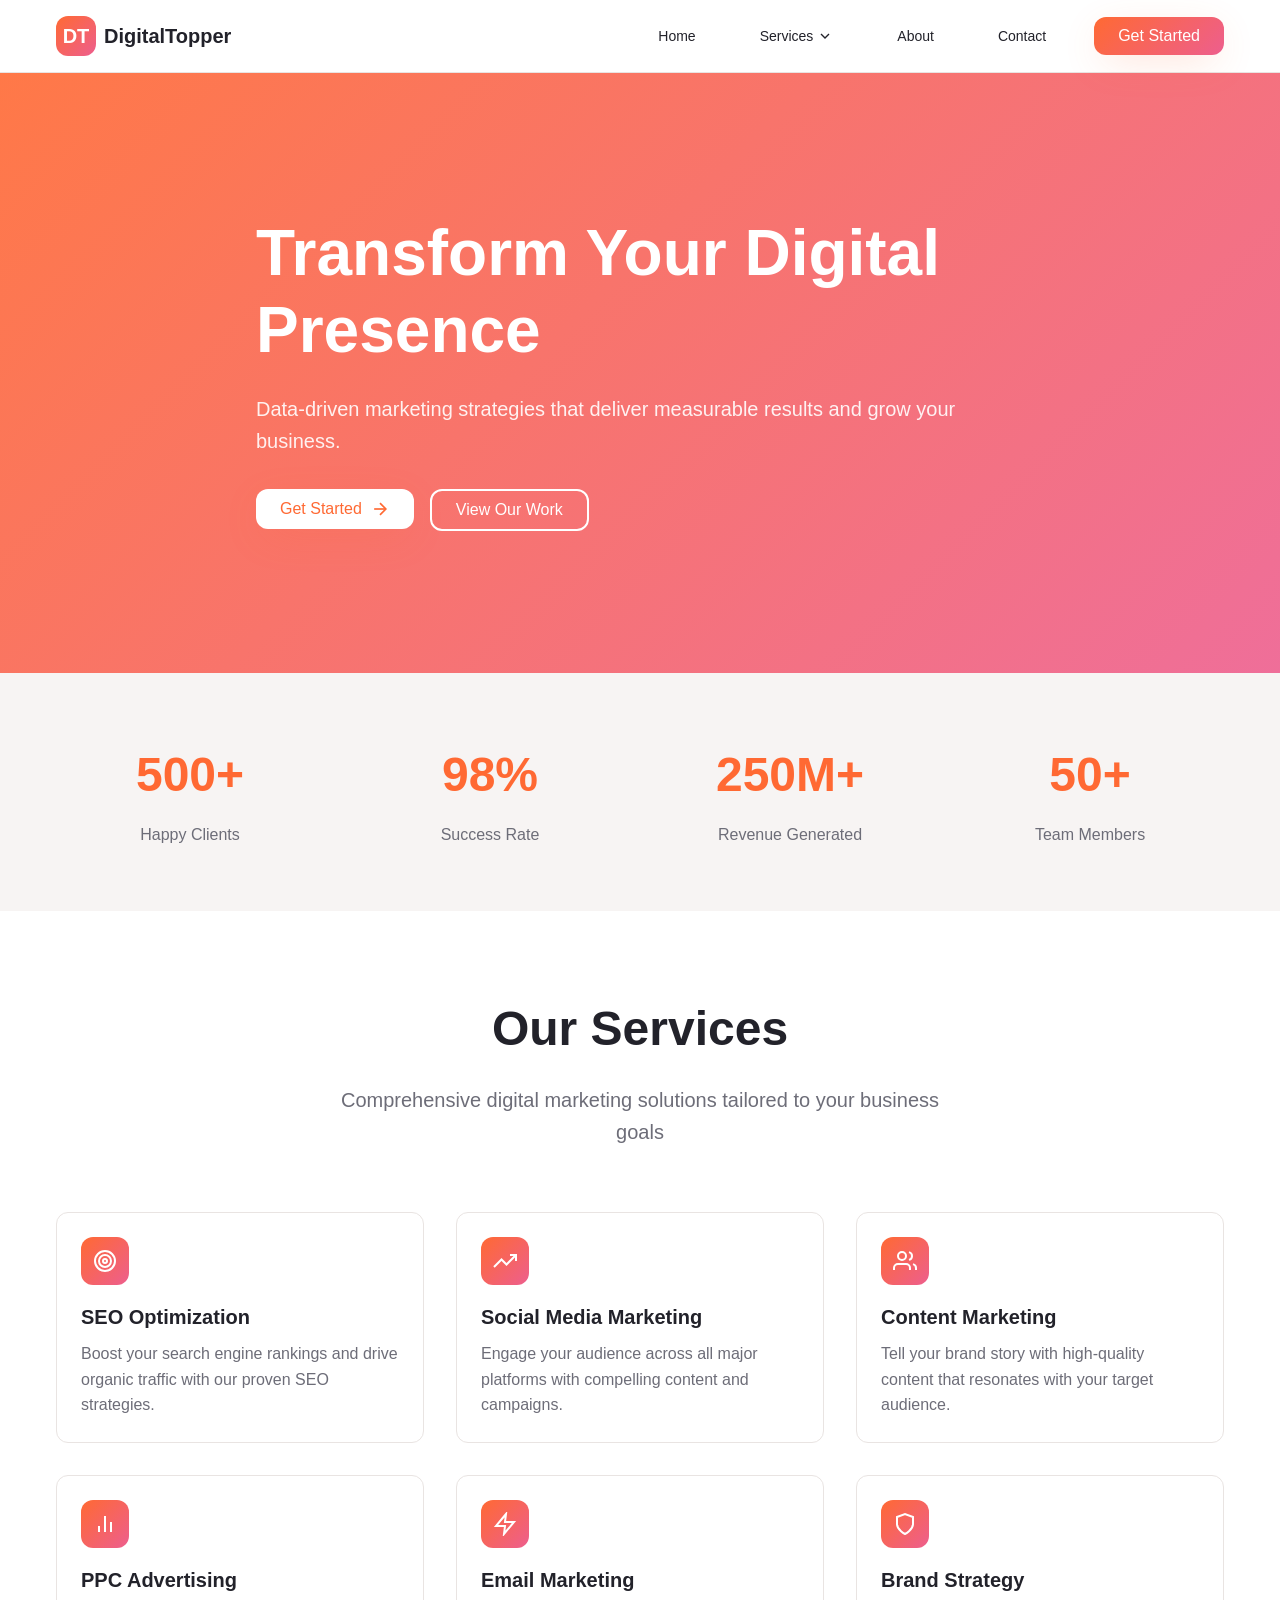
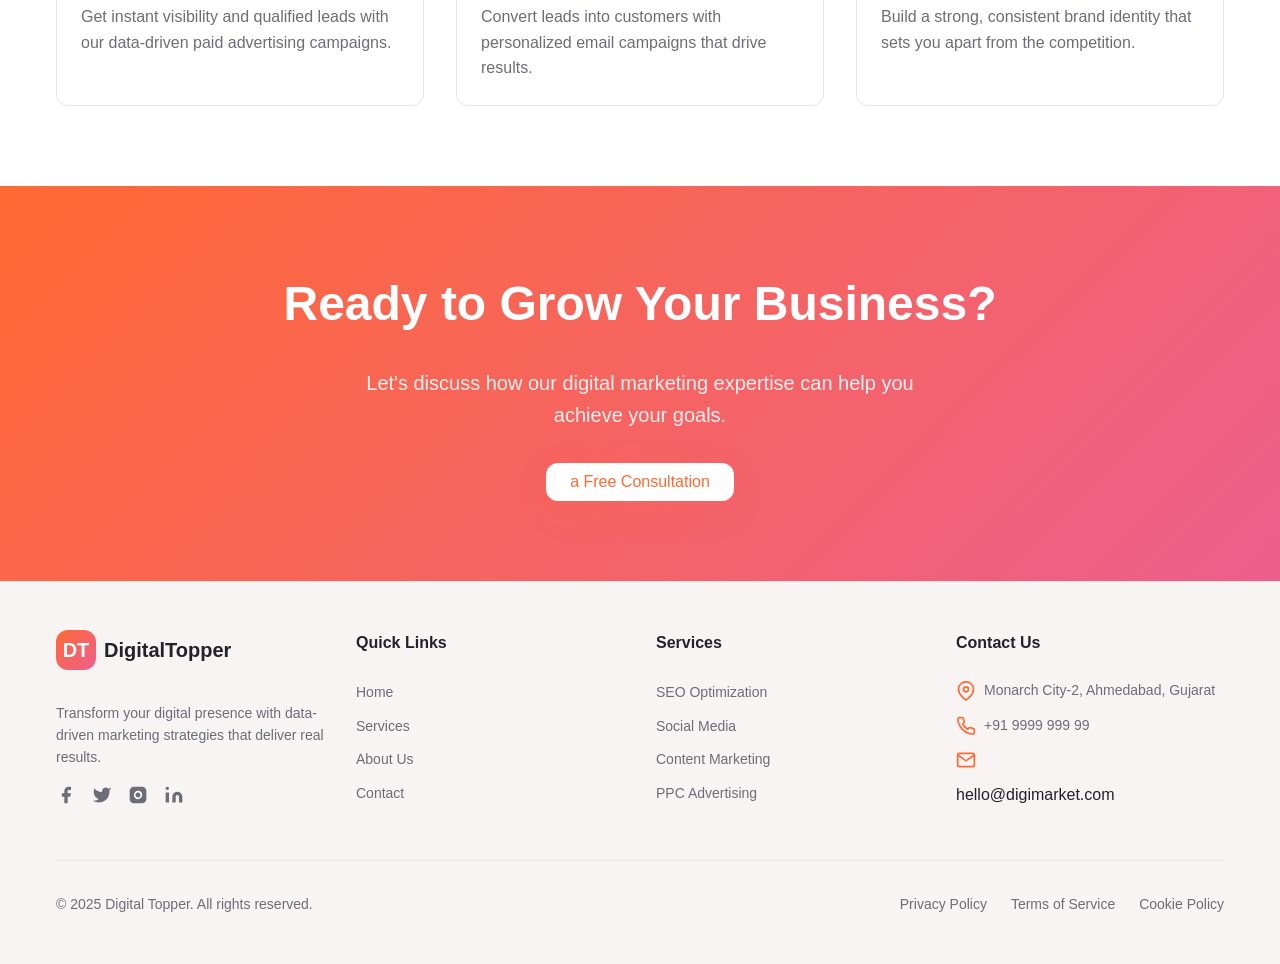
==== commit f54d2774: "many change" ====
--- a/index.html
+++ b/index.html
@@ -298,15 +298,14 @@
                                 <path d="M21 10c0 7-9 13-9 13s-9-6-9-13a9 9 0 0 1 18 0z"></path>
                                 <circle cx="12" cy="10" r="3"></circle>
                             </svg>
-                            <span>123 Marketing St, Digital City, DC 12345</span>
+                            <span>Monarch City-2, Ahmedabad, Gujarat</span>
                         </li>
                         <li>
                             <svg width="20" height="20" viewBox="0 0 24 24" fill="none" stroke="currentColor" stroke-width="2">
                                 <path d="M22 16.92v3a2 2 0 0 1-2.18 2 19.79 19.79 0 0 1-8.63-3.07 19.5 19.5 0 0 1-6-6 19.79 19.79 0 0 1-3.07-8.67A2 2 0 0 1 4.11 2h3a2 2 0 0 1 2 1.72 12.84 12.84 0 0 0 .7 2.81 2 2 0 0 1-.45 2.11L8.09 9.91a16 16 0 0 0 6 6l1.27-1.27a2 2 0 0 1 2.11-.45 12.84 12.84 0 0 0 2.81.7A2 2 0 0 1 22 16.92z"></path>
                             </svg>
-                            <span>+1 (555) 123-4567</span>
+                            <span>+91 9999 999 99</span>
                         </li>
-                        <li>
                             <svg width="20" height="20" viewBox="0 0 24 24" fill="none" stroke="currentColor" stroke-width="2">
                                 <path d="M4 4h16c1.1 0 2 .9 2 2v12c0 1.1-.9 2-2 2H4c-1.1 0-2-.9-2-2V6c0-1.1.9-2 2-2z"></path>
                                 <polyline points="22,6 12,13 2,6"></polyline>
@@ -318,7 +317,7 @@
             </div>
 
             <div class="footer-bottom">
-                <p class="footer-copyright">© 2025 DigiMarket. All rights reserved.</p>
+                <p class="footer-copyright">© 2025 Digital Topper. All rights reserved.</p>
                 <div class="footer-legal">
                     <a href="privacy.html">Privacy Policy</a>
                     <a href="termsofuse.html">Terms of Service</a>
--- a/style.css
+++ b/style.css
@@ -750,3 +750,199 @@
         font-size: 3rem;
     }
 }
+
+
+
+
+/* Contact Us Section */
+.services-dm {
+  width: 90%;
+  max-width: 1000px;
+  margin: 50px auto;
+  display: flex;
+  flex-direction: column;
+  gap: 25px;
+}
+
+/* Individual Card */
+.service-dm {
+  display: flex;
+  align-items: center;
+  background: #fff;
+  border-radius: 20px;
+  padding: 20px 25px;
+  box-shadow: 0 8px 20px rgba(0,0,0,0.05);
+  transition: all 0.3s ease;
+}
+
+.service-dm:hover {
+  transform: translateY(-5px);
+  box-shadow: 0 10px 25px rgba(0,0,0,0.1);
+}
+
+/* Icon */
+.icon-dm {
+  background: linear-gradient(135deg, #ff7b72, #ff4f81);
+  color: white;
+  font-size: 28px;
+  padding: 18px;
+  border-radius: 15px;
+  margin-right: 25px;
+  display: flex;
+  align-items: center;
+  justify-content: center;
+}
+
+/* Text Content */
+.content-dm h3 {
+  font-size: 20px;
+  margin: 0 0 10px 0;
+  color: #222;
+}
+
+.content-dm p {
+  margin: 0;
+  color: #555;
+  line-height: 1.5;
+}
+
+/* Section Container */
+.services-cm {
+  width: 90%;
+  max-width: 1000px;
+  margin: 50px auto;
+  display: flex;
+  flex-direction: column;
+  gap: 25px;
+}
+
+/* Individual Card */
+.service-cm {
+  display: flex;
+  align-items: center;
+  background: #fff;
+  border-radius: 20px;
+  padding: 20px 25px;
+  box-shadow: 0 8px 20px rgba(0,0,0,0.05);
+  transition: all 0.3s ease;
+}
+
+.service-cm:hover {
+  transform: translateY(-5px);
+  box-shadow: 0 10px 25px rgba(0,0,0,0.1);
+}
+
+/* Icon */
+.icon-cm {
+  background: linear-gradient(135deg, #ff7b72, #ff4f81);
+  color: white;
+  font-size: 28px;
+  padding: 18px;
+  border-radius: 15px;
+  margin-right: 25px;
+  display: flex;
+  align-items: center;
+  justify-content: center;
+}
+
+/* Text Content */
+.content-cm h3 {
+  font-size: 20px;
+  margin: 0 0 10px 0;
+  color: #222;
+}
+
+.content-cm p {
+  margin: 0;
+  color: #555;
+  line-height: 1.5;
+}
+
+/* Responsive */
+@media (max-width: 600px) {
+  .service-cm {
+    flex-direction: column;
+    align-items: flex-start;
+    text-align: left;
+  }
+
+  .icon-cm {
+    margin-right: 0;
+    margin-bottom: 15px;
+  }
+}
+
+/* Section Container */
+.services-ppc {
+  display: grid;
+  grid-template-columns: repeat(5, 1fr);
+  gap: 25px;
+  width: 95%;
+  max-width: 1400px;
+  margin: 50px auto;
+  padding: 20px 0;
+}
+
+/* Individual Service Box */
+.service-ppc {
+  background: #fff;
+  border: 1px solid #eee;
+  border-radius: 15px;
+  padding: 30px 20px;
+  text-align: left;
+  box-shadow: 0 4px 12px rgba(0,0,0,0.05);
+  transition: all 0.3s ease;
+}
+
+.service-ppc:hover {
+  transform: translateY(-5px);
+  box-shadow: 0 8px 18px rgba(0,0,0,0.08);
+}
+
+/* Icon Style */
+.icon-ppc {
+  width: 50px;
+  height: 50px;
+  background: linear-gradient(135deg, #ff7b72, #ff4f81);
+  border-radius: 12px;
+  color: #fff;
+  font-size: 26px;
+  display: flex;
+  align-items: center;
+  justify-content: center;
+  margin-bottom: 15px;
+}
+
+/* Title and Text */
+.service-ppc h3 {
+  font-size: 18px;
+  color: #111;
+  margin: 0 0 10px;
+  font-weight: 600;
+}
+
+.service-ppc p {
+  font-size: 15px;
+  color: #555;
+  line-height: 1.5;
+  margin: 0;
+}
+
+/* Responsive Adjustments */
+@media (max-width: 1200px) {
+  .services-ppc {
+    grid-template-columns: repeat(3, 1fr);
+  }
+}
+
+@media (max-width: 800px) {
+  .services-ppc {
+    grid-template-columns: repeat(2, 1fr);
+  }
+}
+
+@media (max-width: 500px) {
+  .services-ppc {
+    grid-template-columns: 1fr;
+  }
+}
